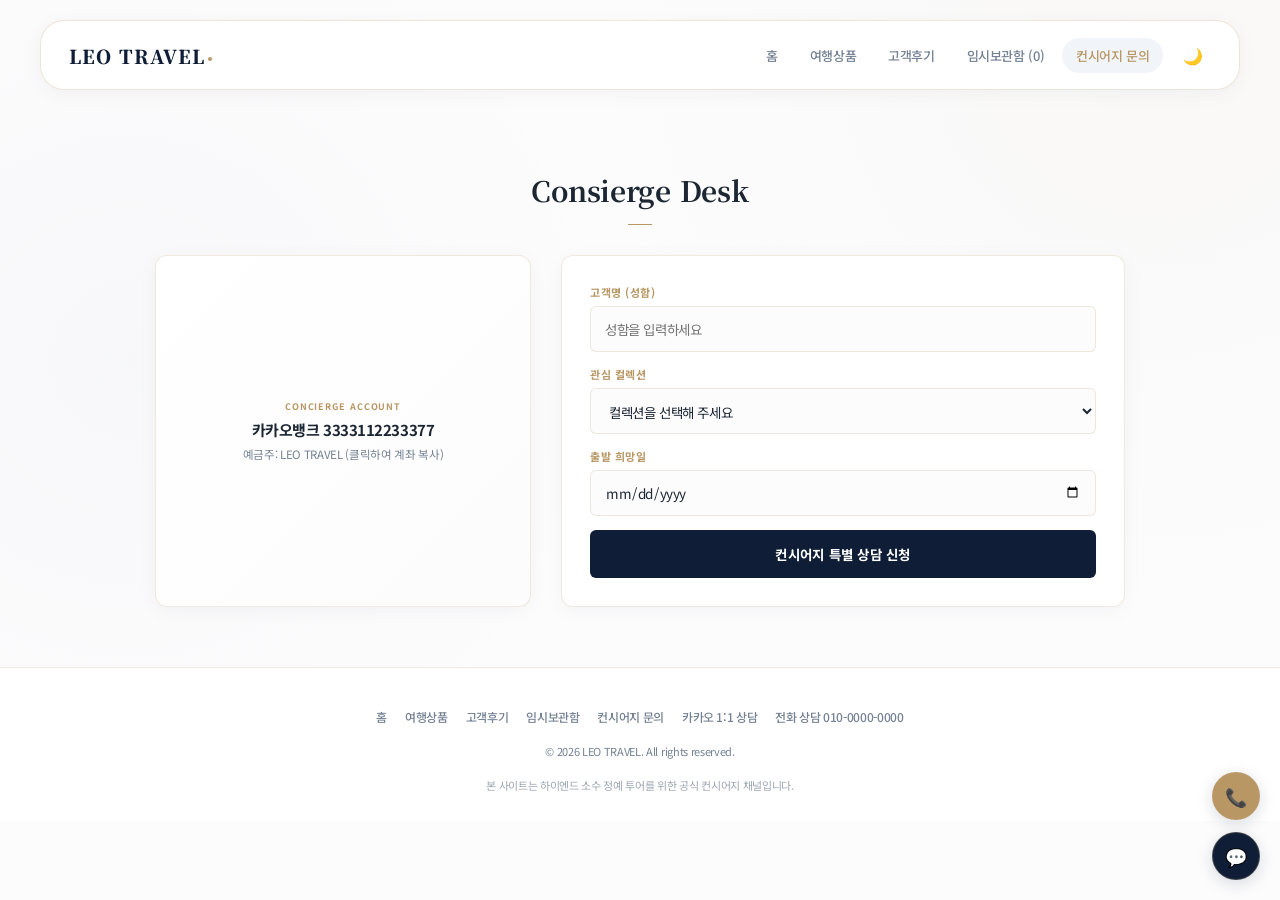
==== contact.html @ e531dc47 "사이트 최신화 및 모바일 버그 수정" ====
<!DOCTYPE html>
<html lang="ko">
<head>
    <meta charset="UTF-8">
    <meta name="viewport" content="width=device-width, initial-scale=1.0">
    <title>컨시어지 문의 | LEO TRAVEL</title>
    <meta name="description" content="LEO TRAVEL은 소수의 고객만을 위한 비스포크 프라이빗 여행을 설계하는 하이엔드 컨시어지 서비스입니다.">
    <meta property="og:title" content="LEO TRAVEL | 하이엔드 맞춤 여행">
    <meta property="og:description" content="오직 당신만을 위한 단 하나의 여정, LEO TRAVEL 프라이빗 컨시어지.">
    <meta property="og:type" content="website">
    <meta property="og:image" content="images/europe.avif">
    <link rel="icon" href="data:image/svg+xml,<svg xmlns=%22http://www.w3.org/2000/svg%22 viewBox=%220 0 100 100%22><circle cx=%2250%22 cy=%2250%22 r=%2246%22 fill=%22%230f1e36%22/><text x=%2250%22 y=%2262%22 font-size=%2250%22 fill=%22%23b89765%22 text-anchor=%22middle%22 font-family=%22serif%22>L</text></svg>">
    <link rel="stylesheet" href="style.css">
    <link rel="preconnect" href="https://fonts.googleapis.com">
    <link rel="preconnect" href="https://fonts.gstatic.com" crossorigin>
    <!-- 본문용 Noto Sans KR + 타이틀용 Noto Serif KR 동시 로드 -->
    <link href="https://fonts.googleapis.com/css2?family=Noto+Sans+KR:wght@300;400;500;700;900&family=Noto+Serif+KR:wght@500;700;900&display=swap" rel="stylesheet">
</head>
<body>

<div class="scroll-progress" id="scroll-progress"></div>

<nav class="navbar">
    <a href="index.html" class="logo">LEO TRAVEL</a>
    <ul class="nav-links" id="nav-links">
        <li><a href="index.html">홈</a></li>
        <li><a href="products.html">여행상품</a></li>
        <li><a href="reviews.html">고객후기</a></li>
        <li class="wish-trigger" onclick="toggleWishlistDrawer()">임시보관함 (<span id="wish-count">0</span>)</li>
        <li><a href="contact.html" class="active" aria-current="page">컨시어지 문의</a></li>
    </ul>
    <button id="theme-toggle" class="theme-toggle-btn" aria-label="다크 모드 토글">🌙</button>
    <button id="hamburger-btn" class="hamburger-btn" aria-label="메뉴 열기" aria-expanded="false">
        <span></span><span></span><span></span>
    </button>
</nav>
<div id="nav-menu-overlay" class="nav-menu-overlay"></div>

<!-- 문의 및 결제 -->
<h3 id="contact" class="serif-title reveal shimmer-text">Consierge Desk</h3>
<div class="contact-section-wrapper fade-in">
    <div class="account-box" onclick="copyAccount()">
        <p>카카오뱅크 3333112233377</p>
        <p>예금주: LEO TRAVEL (클릭하여 계좌 복사)</p>
    </div>

    <div class="inquiry-form">
        <div class="input-group" id="name-group">
            <label for="name-input">고객명 (성함)</label>
            <input type="text" id="name-input" placeholder="성함을 입력하세요">
            <span class="error-msg">성함을 입력해 주세요.</span>
        </div>
        <div class="input-group" id="product-group">
            <label for="product-select">관심 컬렉션</label>
            <select id="product-select">
                <option value="">컬렉션을 선택해 주세요</option>
                <option value="일본 3박 4일">프라이빗 에디션 · 일본 3박 4일</option>
                <option value="유럽 15박 17일">그랜드 투어 · 유럽 15박 17일</option>
                <option value="제주도 24박 25일">헤리티지 이스케이프 · 제주 24박 25일</option>
                <option value="스위스 융프라우 7박 8일">스위스 융프라우 샬레 7박 8일</option>
            </select>
            <span class="error-msg">문의하실 여행 상품을 선택해 주세요.</span>
        </div>
        <div class="input-group" id="date-group">
            <label for="date-input">출발 희망일</label>
            <input type="date" id="date-input">
            <span class="error-msg">출발 희망일을 선택해 주세요.</span>
        </div>
        <button id="reserve-btn" class="magnetic">컨시어지 특별 상담 신청</button>
    </div>
</div>

<!-- 찜하기 서랍장 -->
<div id="wishlist-drawer" class="wishlist-drawer">
    <div class="drawer-header">
        <h4>시그니처 관심 상품</h4>
        <button class="close-drawer-btn" onclick="toggleWishlistDrawer()">✕</button>
    </div>
    <div id="wishlist-items-container" class="drawer-content">
        <p class="empty-msg">보관된 여정이 없습니다.</p>
    </div>
</div>
<div id="drawer-overlay" class="drawer-overlay" onclick="toggleWishlistDrawer()"></div>

<footer class="footer">
    <div class="footer-links">
        <a href="index.html">홈</a>
        <a href="products.html">여행상품</a>
        <a href="reviews.html">고객후기</a>
        <a onclick="toggleWishlistDrawer()">임시보관함</a>
        <a href="contact.html">컨시어지 문의</a>
        <a href="https://open.kakao.com/o/sV2ts7Di" target="_blank">카카오 1:1 상담</a>
        <!-- TODO: 010-0000-0000 을 실제 연락처로 교체하세요 -->
        <a href="tel:01000000000">전화 상담 010-0000-0000</a>
    </div>
    <p>© 2026 LEO TRAVEL. All rights reserved.</p>
    <p class="footer-bottom">본 사이트는 하이엔드 소수 정예 투어를 위한 공식 컨시어지 채널입니다.</p>
</footer>

<button id="scroll-top-btn" class="scroll-top-btn" aria-label="맨 위로 이동">↑</button>
<div id="toast-container" class="toast-container"></div>

<div class="floating-actions">
    <!-- TODO: 010-0000-0000 을 실제 연락처로 교체하세요 -->
    <a href="tel:01000000000" class="floating-call" aria-label="전화 상담">📞</a>
    <a href="https://open.kakao.com/o/sV2ts7Di" class="floating-kakao" target="_blank" aria-label="1:1 컨시어지 상담">💬</a>
</div>

<script src="script.js"></script>
</body>
</html>
---- style.css ----
/* ⚜️ 하이엔드 프리미엄 컬러 팔레트 (딥 네이비 & 골드) */
:root {
    --primary: #0f1e36;       /* 클래식 딥 네이비 */
    --primary-light: #f1f5f9; /* 연한 아이스 그레이 */
    --accent: #c5a880;        /* 디테일에 쓰일 골드/황동색 */
    --gold-main: #b89765;     /* 정돈되고 은은한 샴페인 골드 */
    --bg-main: #fcfcfd;       /* 우아한 오프화이트 실크톤 */
    --card-bg: #ffffff;       
    --text-main: #1c2733;     /* 부드러운 차콜 다크 네이비 */
    --text-muted: #748293;    
    --border-light: rgba(197, 168, 128, 0.25); /* 미세한 골드 가미 보더 */
    --glass-bg: rgba(255, 255, 255, 0.9);
    --glass-border: rgba(197, 168, 128, 0.3);
    --shadow-sm: 0 4px 20px rgba(15, 30, 54, 0.04);
    --shadow-lg: 0 24px 48px rgba(15, 30, 54, 0.08);
}

/* 🌙 다크 모드 (미드나잇 다크 블루 기반 고급 테마) */
body.dark-mode {
    color-scheme: dark; 
    --bg-main: #0a0f18;       /* 더 어둡고 고요한 밤의 딥블루 */
    --card-bg: #111823;       
    --text-main: #f1f5f9;     
    --text-muted: #94a3b8;    
    --border-light: rgba(197, 168, 128, 0.15);
    --glass-bg: rgba(17, 24, 35, 0.85);
    --glass-border: rgba(197, 168, 128, 0.2);
    --primary-light: rgba(197, 168, 128, 0.08);
    --shadow-sm: 0 4px 20px rgba(0, 0, 0, 0.3);
    --shadow-lg: 0 24px 48px rgba(0, 0, 0, 0.4);
}

* {
    margin: 0;
    padding: 0;
    box-sizing: border-box;
    font-family: 'Noto Sans KR', -apple-system, BlinkMacSystemFont, sans-serif;
    letter-spacing: -0.03em;
}

html { scroll-behavior: smooth; }

@media (prefers-reduced-motion: reduce) {
    html { scroll-behavior: auto; }
    *, *::before, *::after { animation-duration: 0.01ms !important; animation-iteration-count: 1 !important; transition-duration: 0.01ms !important; }
}

:focus-visible {
    outline: 2px solid var(--gold-main);
    outline-offset: 3px;
    border-radius: 4px;
}

/* 최상단 스크롤 진행률 바 */
.scroll-progress {
    position: fixed;
    top: 0; left: 0;
    height: 2.5px;
    width: 0%;
    background: linear-gradient(90deg, var(--gold-main), var(--accent));
    z-index: 1200;
    transition: width 0.1s linear;
}

/* 스켈레톤 셰이머 (실시간 정보 로딩) */
@keyframes shimmer {
    0% { opacity: 0.35; }
    50% { opacity: 0.8; }
    100% { opacity: 0.35; }
}
.is-loading { animation: shimmer 1.2s ease-in-out infinite; }

/* ✨ 스크롤 스태거 리빌 (카드/섹션이 순차적으로, 짧고 간결하게 등장) */
.fade-in > * {
    opacity: 0;
    transform: translateY(16px);
    transition: opacity 0.55s cubic-bezier(0.16, 1, 0.3, 1),
                transform 0.55s cubic-bezier(0.16, 1, 0.3, 1);
}
.fade-in.visible > * { opacity: 1; transform: translateY(0); }

.fade-in.visible > *:nth-child(1) { transition-delay: 0s; }
.fade-in.visible > *:nth-child(2) { transition-delay: 0.06s; }
.fade-in.visible > *:nth-child(3) { transition-delay: 0.12s; }
.fade-in.visible > *:nth-child(4) { transition-delay: 0.18s; }
.fade-in.visible > *:nth-child(5) { transition-delay: 0.24s; }
.fade-in.visible > *:nth-child(6) { transition-delay: 0.3s; }

/* ✨ 섹션 타이틀 단독 리빌 */
.reveal {
    opacity: 0;
    transform: translateY(14px);
    transition: opacity 0.55s cubic-bezier(0.16, 1, 0.3, 1),
                transform 0.55s cubic-bezier(0.16, 1, 0.3, 1);
}
.reveal.visible { opacity: 1; transform: translateY(0); }

/* ✨ 골드 샤이머 텍스트 (짧고 은은하게 한 번 스치는 하이라이트) */
.shimmer-text {
    background-image: linear-gradient(100deg,
        var(--text-main) 42%, var(--gold-main) 50%, var(--text-main) 58%);
    background-size: 180% 100%;
    background-position: 160% 0;
    -webkit-background-clip: text;
    background-clip: text;
    -webkit-text-fill-color: transparent;
    color: transparent;
}
.shimmer-text.visible {
    background-position: 0% 0;
    transition: background-position 1.1s cubic-bezier(0.16, 1, 0.3, 1) 0.1s;
}

/* ✨ 마그네틱 버튼 (은은하게) */
.magnetic {
    transition: transform 0.25s cubic-bezier(0.16, 1, 0.3, 1);
    will-change: transform;
}
/* ✨ 스크롤 스태거 리빌 (카드/섹션이 순차적으로 등장) */
.fade-in > * {
    opacity: 0;
    transform: translateY(28px);
    transition: opacity 0.8s cubic-bezier(0.16, 1, 0.3, 1),
                transform 0.8s cubic-bezier(0.16, 1, 0.3, 1);
}
.fade-in.visible > * { opacity: 1; transform: translateY(0); }

.fade-in.visible > *:nth-child(1) { transition-delay: 0s; }
.fade-in.visible > *:nth-child(2) { transition-delay: 0.1s; }
.fade-in.visible > *:nth-child(3) { transition-delay: 0.2s; }
.fade-in.visible > *:nth-child(4) { transition-delay: 0.3s; }
.fade-in.visible > *:nth-child(5) { transition-delay: 0.4s; }
.fade-in.visible > *:nth-child(6) { transition-delay: 0.5s; }

/* ✨ 섹션 타이틀 단독 리빌 (자식 없이 자기 자신이 등장) */
.reveal {
    opacity: 0;
    transform: translateY(20px);
    transition: opacity 0.8s cubic-bezier(0.16, 1, 0.3, 1),
                transform 0.8s cubic-bezier(0.16, 1, 0.3, 1);
}
.reveal.visible { opacity: 1; transform: translateY(0); }

/* ✨ 골드 샤이머 텍스트 (한 번 스치듯 지나가는 하이라이트) */
.shimmer-text {
    background-image: linear-gradient(100deg,
        var(--text-main) 35%, var(--gold-main) 48%,
        var(--gold-main) 52%, var(--text-main) 65%);
    background-size: 240% 100%;
    background-position: 200% 0;
    -webkit-background-clip: text;
    background-clip: text;
    -webkit-text-fill-color: transparent;
    color: transparent;
}
.shimmer-text.visible {
    background-position: 0% 0;
    transition: background-position 1.6s cubic-bezier(0.16, 1, 0.3, 1) 0.15s;
}

body {
    background-color: var(--bg-main);
    color: var(--text-main);
    overflow-x: hidden;
    transition: background-color 0.4s ease, color 0.4s ease;
    /* 섬세한 질감의 배경 그라데이션 */
    background-image: 
        radial-gradient(circle at 90% 5%, rgba(184, 151, 101, 0.04) 0%, transparent 40%),
        radial-gradient(circle at 10% 40%, rgba(15, 30, 54, 0.02) 0%, transparent 40%);
    background-attachment: fixed;
}

body.dark-mode {
    background-image: 
        radial-gradient(circle at 90% 5%, rgba(184, 151, 101, 0.07) 0%, transparent 40%),
        radial-gradient(circle at 10% 40%, rgba(15, 30, 54, 0.1) 0%, transparent 40%);
}

/* 럭셔리 매거진 스타일 서체 */
.serif-title {
    font-family: 'Noto Serif KR', serif;
    font-weight: 700;
    font-size: 24px;
    letter-spacing: -0.01em;
    color: var(--primary);
}
body.dark-mode .serif-title {
    color: var(--gold-main);
}

/* 공통 정교한 트랜지션 */
.navbar, .info-card, .card, .feature, .review, .account-box, .inquiry-form, input, select, .footer, .filter-btn, .sort-select, .wishlist-drawer, .wish-item {
    transition: background-color 0.4s cubic-bezier(0.25, 1, 0.5, 1), 
                color 0.4s cubic-bezier(0.25, 1, 0.5, 1), 
                border-color 0.4s cubic-bezier(0.25, 1, 0.5, 1), 
                box-shadow 0.4s cubic-bezier(0.25, 1, 0.5, 1), 
                transform 0.5s cubic-bezier(0.16, 1, 0.3, 1);
}

/* 네비게이션 바 */
.navbar {
    display: flex;
    justify-content: space-between;
    align-items: center;
    max-width: 1200px;
    margin: 15px 15px 0 15px;
    padding: 14px 28px;
    background: var(--glass-bg);
    border: 1px solid var(--glass-border);
    border-radius: 24px;
    position: sticky;
    top: 15px;
    z-index: 90;
    box-shadow: var(--shadow-sm);
}

@media (min-width: 1230px) {
    .navbar { margin: 20px auto 0 auto; }
}

.logo {
    font-family: 'Noto Serif KR', serif;
    font-weight: 900;
    font-size: 19px;
    color: var(--primary);
    cursor: pointer;
    white-space: nowrap;
    letter-spacing: 0.05em;
    text-decoration: none;
    display: inline-block;
}

body.dark-mode .logo {
    color: var(--gold-main);
}

.logo::after {
    content: '';
    display: inline-block;
    width: 4px;
    height: 4px;
    background-color: var(--gold-main);
    border-radius: 50%;
    margin-left: 3px;
    vertical-align: middle;
}

.nav-links {
    display: flex;
    gap: 4px;
    list-style: none;
    margin-left: auto;
    margin-right: 12px;
}

.nav-links li {
    white-space: nowrap;
}

.nav-links li a,
.nav-links li.wish-trigger {
    display: block;
    cursor: pointer;
    font-weight: 500;
    font-size: 13px;
    color: var(--text-muted);
    text-decoration: none;
    padding: 8px 14px;
    border-radius: 99px;
}

.nav-links li a:hover,
.nav-links li a.active,
.nav-links li.wish-trigger:hover {
    color: var(--gold-main);
    background-color: var(--primary-light);
}

body.dark-mode .nav-links li a:hover,
body.dark-mode .nav-links li.wish-trigger:hover {
    background-color: rgba(197, 168, 128, 0.1);
}

/* 다크 모드 버튼 */
.theme-toggle-btn {
    background: none;
    border: none;
    font-size: 16px;
    cursor: pointer;
    padding: 8px;
    border-radius: 50%;
    display: flex;
    align-items: center;
    justify-content: center;
    flex-shrink: 0;
}
.theme-toggle-btn:hover {
    background-color: var(--primary-light);
}

/* 모바일 햄버거 버튼 */
.hamburger-btn {
    display: none;
    flex-direction: column;
    justify-content: center;
    gap: 4px;
    background: none;
    border: none;
    cursor: pointer;
    padding: 8px;
    margin-left: 4px;
    flex-shrink: 0;
}
.hamburger-btn span {
    display: block;
    width: 18px;
    height: 1.5px;
    background-color: var(--primary);
    border-radius: 2px;
    transition: transform 0.3s ease, opacity 0.3s ease;
}
body.dark-mode .hamburger-btn span { background-color: var(--gold-main); }
.hamburger-btn.open span:nth-child(1) { transform: translateY(5.5px) rotate(45deg); }
.hamburger-btn.open span:nth-child(2) { opacity: 0; }
.hamburger-btn.open span:nth-child(3) { transform: translateY(-5.5px) rotate(-45deg); }

@media (max-width: 720px) {
    .hamburger-btn { display: flex; }
    .nav-links {
        position: fixed;
        top: 0; bottom: 0; right: -100%;
        width: 78%; max-width: 320px;
        flex-direction: column;
        margin: 0; padding: 90px 28px 28px 28px;
        background: var(--card-bg);
        border-left: 1px solid var(--glass-border);
        box-shadow: -10px 0 40px rgba(15, 30, 54, 0.1);
        transition: right 0.45s cubic-bezier(0.16, 1, 0.3, 1);
        z-index: 1100;
        gap: 6px;
        overflow-y: auto;
    }
    .nav-links.open { right: 0; }
    .nav-links li a,
    .nav-links li.wish-trigger {
        font-size: 15px;
        padding: 14px 16px;
        width: 100%;
        border-bottom: 1px solid var(--border-light);
        border-radius: 0;
    }
}

.nav-menu-overlay {
    display: none;
    position: fixed; inset: 0;
    background: rgba(10, 17, 40, 0.45);
    z-index: 80;
    opacity: 0;
    transition: opacity 0.4s ease;
}
.nav-menu-overlay.show { display: block; opacity: 1; }

/* 히어로 웅장한 배너 */
.hero {
    max-width: 1200px;
    margin: 15px 15px 0 15px;
    height: 320px;
    border-radius: 24px;
    position: relative;
    overflow: hidden;
    display: flex;
    align-items: center;
    justify-content: center;
    text-align: center;
}

@media (min-width: 768px) {
    .hero { height: 440px; margin: 24px auto 0 auto; border-radius: 32px; }
}

.hero-slide {
    position: absolute;
    top: 0; left: 0; width: 100%; height: 100%;
    background-size: cover;
    background-position: center;
    opacity: 0;
    transform: scale(1.08);
    transition: opacity 1.4s cubic-bezier(0.25, 1, 0.5, 1);
    z-index: 1;
}

.hero-slide.active {
    opacity: 1;
    z-index: 2;
    animation: heroKenBurns 7s ease-in-out forwards;
}

@keyframes heroKenBurns {
    from { transform: scale(1.08); }
    to { transform: scale(1); }
}

.hero-dots {
    position: absolute;
    bottom: 20px; left: 50%;
    transform: translateX(-50%);
    display: flex;
    gap: 8px;
    z-index: 4;
}
.hero-dot {
    width: 6px; height: 6px;
    border-radius: 50%;
    background: rgba(255,255,255,0.4);
    cursor: pointer;
    border: none;
    padding: 0;
    transition: all 0.35s cubic-bezier(0.25, 1, 0.5, 1);
}
.hero-dot.active { width: 22px; border-radius: 4px; background: var(--gold-main); }

.hero-overlay {
    position: relative;
    padding: 0 16px;
    color: #ffffff;
    z-index: 3;
}

.hero-sub {
    font-family: 'Noto Sans KR', sans-serif;
    font-size: 11px;
    font-weight: 700;
    letter-spacing: 0.25em;
    color: var(--gold-main);
    display: block;
    margin-bottom: 12px;
    opacity: 0;
    animation: heroFadeUp 0.9s cubic-bezier(0.16, 1, 0.3, 1) 0.15s forwards;
}

.hero-overlay h1 {
    font-family: 'Noto Serif KR', serif;
    font-size: 26px;
    font-weight: 700;
    line-height: 1.4;
    margin-bottom: 12px;
    text-shadow: 0 4px 14px rgba(10, 17, 40, 0.4);
    word-break: keep-all;
    opacity: 0;
    animation: heroFadeUp 0.9s cubic-bezier(0.16, 1, 0.3, 1) 0.3s forwards;
}

@keyframes heroFadeUp {
    from { opacity: 0; transform: translateY(16px); }
    to { opacity: 1; transform: translateY(0); }
}

@media (min-width: 768px) {
    .hero-overlay h1 { font-size: 42px; }
}

.hero-overlay p {
    font-size: 13.5px;
    color: rgba(255, 255, 255, 0.85);
    margin-bottom: 28px;
    word-break: keep-all;
    font-weight: 300;
    opacity: 0;
    animation: heroFadeUp 0.9s cubic-bezier(0.16, 1, 0.3, 1) 0.45s forwards;
}

.hero-btn {
    display: inline-block;
    background-color: var(--gold-main);
    color: #ffffff;
    text-decoration: none;
    border: none;
    padding: 12px 30px;
    border-radius: 99px;
    font-size: 13px;
    font-weight: 700;
    cursor: pointer;
    transition: all 0.3s;
    letter-spacing: 0.02em;
    box-shadow: 0 4px 15px rgba(184, 151, 101, 0.2);
    opacity: 0;
    animation: heroFadeUp 0.9s cubic-bezier(0.16, 1, 0.3, 1) 0.6s forwards;
}

.hero-btn:hover {
    background-color: #a48253;
    transform: translateY(-2px);
}

/* ⚡ 실시간 여행 정보 바 */
.live-info-bar-wrapper {
    max-width: 1200px;
    margin: 15px;
    background: var(--card-bg);
    border-radius: 16px;
    padding: 10px 16px;
    display: flex;
    align-items: center;
    gap: 12px;
    border: 1px solid var(--border-light);
    box-shadow: var(--shadow-sm);
}

@media (min-width: 1200px) {
    .live-info-bar-wrapper { margin: 24px auto 0 auto; }
}

.live-info-ticker-label {
    font-size: 11px;
    font-weight: 800;
    color: var(--gold-main);
    letter-spacing: 0.05em;
    white-space: nowrap;
    background: var(--primary-light);
    padding: 5px 12px;
    border-radius: 8px;
}

.live-info-container {
    display: flex;
    gap: 14px;
    overflow-x: auto;
    width: 100%;
    scrollbar-width: none;
    -webkit-overflow-scrolling: touch;
}

.live-info-container::-webkit-scrollbar { display: none; }

.info-card {
    display: flex;
    align-items: center;
    gap: 6px;
    font-size: 12px;
    font-weight: 500;
    white-space: nowrap;
    background: var(--bg-main);
    padding: 5px 12px;
    border-radius: 30px;
    flex-shrink: 0;
    border: 1px solid transparent;
}

.info-card:hover {
    border-color: var(--border-light);
}

.info-city {
    font-weight: 700;
    color: var(--text-main);
}

.weather-temp {
    font-weight: 700;
    color: #b45309; /* 정제된 웜 오렌지 */
}

.exchange-value {
    font-weight: 700;
    color: var(--gold-main);
    border-left: 1px solid var(--border-light);
    padding-left: 6px;
}

/* 신뢰 지표 (소셜 프루프) */
.trust-bar {
    max-width: 1200px;
    margin: 32px auto 0 auto;
    padding: 0 15px;
    display: grid;
    grid-template-columns: repeat(2, 1fr);
    gap: 1px;
    background: var(--border-light);
    border: 1px solid var(--border-light);
    border-radius: 16px;
    overflow: hidden;
}
@media (min-width: 640px) {
    .trust-bar { grid-template-columns: repeat(4, 1fr); margin-top: 40px; }
}
.trust-item {
    background: var(--card-bg);
    padding: 22px 12px;
    text-align: center;
}
.trust-num {
    font-family: 'Noto Serif KR', serif;
    font-size: 22px;
    font-weight: 700;
    color: var(--gold-main);
    display: block;
}
@media (min-width: 768px) { .trust-num { font-size: 26px; } }
.trust-label {
    font-size: 10.5px;
    color: var(--text-muted);
    font-weight: 500;
    letter-spacing: 0.02em;
    margin-top: 4px;
    display: block;
}

/* 섹션 타이틀 공통 데코레이션 */
h3.serif-title {
    max-width: 1200px;
    margin: 50px auto 20px auto;
    padding: 0 15px;
    text-align: center; /* 럭셔리 매거진 중앙 정렬 */
}

@media (min-width: 768px) {
    h3.serif-title { margin: 80px auto 30px auto; padding: 0 20px; font-size: 28px; }
}

h3.serif-title::after {
    content: '';
    display: block;
    width: 24px;
    height: 1px;
    background-color: var(--gold-main);
    margin: 14px auto 0 auto; /* 중앙 배치 */
}

/* 필터 영역 */
.filter-bar {
    max-width: 1200px;
    margin: 0 auto 24px auto;
    padding: 0 15px;
    display: flex;
    justify-content: space-between;
    align-items: center;
    gap: 12px;
}

.filter-group {
    display: flex;
    gap: 6px;
    overflow-x: auto;
    white-space: nowrap;
}
.filter-group::-webkit-scrollbar { display: none; }

.filter-btn {
    border: 1px solid var(--border-light);
    background-color: var(--card-bg);
    color: var(--text-muted);
    font-size: 11.5px;
    font-weight: 600;
    letter-spacing: 0.05em;
    padding: 6px 14px;
    border-radius: 99px;
    cursor: pointer;
    flex-shrink: 0;
}

.filter-btn.active, .filter-btn:hover {
    background-color: var(--primary);
    border-color: var(--primary);
    color: #fff;
}
body.dark-mode .filter-btn.active {
    background-color: var(--gold-main);
    border-color: var(--gold-main);
    color: var(--primary);
}

.sort-select {
    border: 1px solid var(--border-light);
    background-color: var(--card-bg);
    color: var(--text-main);
    padding: 6px 14px;
    border-radius: 99px;
    font-size: 11.5px;
    font-weight: 600;
    outline: none;
    cursor: pointer;
    flex-shrink: 0;
    -webkit-appearance: none;
    appearance: none;
    background-image: url("data:image/svg+xml;utf8,<svg xmlns='http://www.w3.org/2000/svg' width='10' height='6' viewBox='0 0 10 6'><path d='M0 0L5 6L10 0Z' fill='%23c5a880'/></svg>");
    background-repeat: no-repeat;
    background-position: right 12px center;
    padding-right: 28px;
}

/* 상품 컬렉션 그리드 */
.card-container {
    max-width: 1200px;
    margin: 0 auto 40px auto;
    padding: 0 15px;
    display: grid;
    grid-template-columns: 1fr;
    gap: 24px;
}

@media (min-width: 576px) {
    .card-container { grid-template-columns: repeat(auto-fit, minmax(280px, 1fr)); gap: 30px; }
}

.card {
    background-color: var(--card-bg);
    border-radius: 12px; /* 살짝 각지고 간결한 럭셔리 라인 */
    overflow: hidden;
    box-shadow: var(--shadow-sm);
    border: 1px solid var(--border-light);
    position: relative;
    display: flex;
    flex-direction: column;
}

.card:hover {
    transform: translateY(-5px);
    box-shadow: var(--shadow-lg);
    border-color: var(--gold-main);
}

/* 필터 결과 숨김 처리 (누락되어 있던 규칙: 버튼 클릭이 화면에 반영되지 않던 원인) */
.card.hidden {
    display: none;
}

/* 찜하기(하트) */
.wish-btn {
    position: absolute;
    top: 14px;
    left: 14px;
    width: 36px;
    height: 36px;
    border-radius: 50%;
    background: rgba(255, 255, 255, 0.95);
    border: none;
    color: #cbd5e1;
    font-size: 18px;
    cursor: pointer;
    display: flex;
    align-items: center;
    justify-content: center;
    z-index: 10;
    box-shadow: 0 2px 8px rgba(15, 30, 54, 0.08);
}

body.dark-mode .wish-btn {
    background: rgba(17, 24, 35, 0.95);
    color: #334155;
}

.wish-btn.active {
    color: var(--accent);
    background: #ffffff;
}

.badge-soldout {
    position: absolute;
    top: 14px; right: 14px;
    background: linear-gradient(135deg, #a48253, #c5a880);
    color: #fff; font-size: 9.5px; font-weight: 700;
    letter-spacing: 0.05em;
    padding: 5px 12px; border-radius: 4px; z-index: 5;
}

.card-img-wrapper { width: 100%; height: 200px; overflow: hidden; }
.card-img { width: 100%; height: 100%; object-fit: cover; transition: transform 0.8s cubic-bezier(0.25, 1, 0.5, 1); }
.card:hover .card-img { transform: scale(1.05); }

.card-content { padding: 24px; display: flex; flex-direction: column; flex-grow: 1; }
.card-content h4 { 
    font-family: 'Noto Serif KR', serif;
    font-size: 17px; 
    font-weight: 700; 
    margin-bottom: 8px; 
    color: var(--text-main); 
}
.card-content .tags {
    font-size: 9.5px; font-weight: 600; color: var(--gold-main);
    background-color: var(--primary-light); padding: 4px 10px;
    border-radius: 4px; align-self: flex-start; margin-bottom: 16px;
    letter-spacing: 0.01em;
}

.card-content p:not(.tags) {
    font-size: 16px; font-weight: 700; margin-top: auto;
    padding-top: 14px; border-top: 1px solid var(--border-light);
    display: flex; justify-content: space-between; align-items: center;
    color: var(--gold-main);
}
.card-content p:not(.tags)::before { content: "ESTIMATE"; font-size: 10px; color: var(--text-muted); font-weight: 500; letter-spacing: 0.1em; }

.reserve-btn {
    width: 100%; margin-top: 14px; background-color: var(--bg-main);
    color: var(--text-main);
    border: 1px solid var(--border-light); padding: 12px; border-radius: 6px;
    font-size: 12.5px; font-weight: 700; cursor: pointer;
}
.card:hover .reserve-btn { background-color: var(--primary); color: #fff; border-color: var(--primary); }
body.dark-mode .card:hover .reserve-btn { background-color: var(--gold-main); color: var(--primary); border-color: var(--gold-main); }

/* 특장점 및 고객 후기 매거진형 레이아웃 */
.features {
    max-width: 1000px; /* 폭을 좁혀서 가독성 집중 */
    margin: 0 auto 40px auto;
    padding: 0 15px;
    display: flex;
    flex-direction: column;
    gap: 20px;
}

@media (min-width: 768px) {
    .features { flex-direction: row; gap: 30px; }
}

.feature, .review {
    flex: 1; padding: 28px; background-color: var(--card-bg);
    border-radius: 12px; border: 1px solid var(--border-light); box-shadow: var(--shadow-sm);
    text-align: center;
}
.feature-icon {
    font-size: 18px; width: 44px; height: 44px; background-color: var(--primary-light);
    border-radius: 50%; display: flex; align-items: center; justify-content: center; margin: 0 auto 16px auto;
    color: var(--gold-main);
    border: 1px solid var(--border-light);
}
.feature h4 { font-family: 'Noto Serif KR', serif; font-size: 15px; margin-bottom: 6px; color: var(--text-main); }
.feature p, .review-text { color: var(--text-muted); font-size: 13px; line-height: 1.6; font-weight: 300; }
.stars { color: var(--gold-main); margin-bottom: 12px; font-size: 12px; }
.reviewer { font-size: 11px; color: var(--text-muted); font-weight: 600; margin-top: 14px; padding-top: 14px; border-top: 1px solid var(--border-light); }

/* ✨ 후기 캐러셀 */
.reviews-carousel {
    max-width: 1000px;
    margin: 0 auto 12px auto;
    padding: 0 15px;
    display: flex;
    align-items: center;
    gap: 12px;
}
.reviews {
    display: flex;
    gap: 20px;
    overflow-x: auto;
    scroll-snap-type: x mandatory;
    -webkit-overflow-scrolling: touch;
    scrollbar-width: none;
    padding: 4px 2px 8px 2px;
    flex: 1;
}
.reviews::-webkit-scrollbar { display: none; }
.review {
    flex: 0 0 88%;
    scroll-snap-align: center;
}
@media (min-width: 768px) {
    .review { flex: 0 0 calc(50% - 15px); }
}
@media (min-width: 992px) {
    .review { flex: 0 0 calc(33.333% - 14px); }
}
.review-avatar {
    width: 46px; height: 46px;
    border-radius: 50%;
    background: linear-gradient(135deg, var(--primary), var(--gold-main));
    color: #fff;
    display: flex; align-items: center; justify-content: center;
    font-family: 'Noto Serif KR', serif;
    font-weight: 700;
    font-size: 17px;
    margin: 0 auto 14px auto;
}
body.dark-mode .review-avatar {
    background: linear-gradient(135deg, var(--gold-main), #8a6f45);
}
.review-nav {
    flex-shrink: 0;
    width: 36px; height: 36px;
    border-radius: 50%;
    border: 1px solid var(--border-light);
    background: var(--card-bg);
    color: var(--gold-main);
    font-size: 18px;
    line-height: 1;
    cursor: pointer;
    display: none;
    align-items: center;
    justify-content: center;
}
@media (min-width: 640px) {
    .review-nav { display: flex; }
}
.review-nav:hover { border-color: var(--gold-main); background-color: var(--primary-light); }
.review-dots {
    display: flex;
    justify-content: center;
    gap: 6px;
    margin: 0 0 40px 0;
}
.review-dot {
    width: 6px; height: 6px;
    border-radius: 50%;
    background: var(--border-light);
    border: none;
    padding: 0;
    cursor: pointer;
    transition: all 0.3s cubic-bezier(0.25, 1, 0.5, 1);
}
.review-dot.active { width: 18px; border-radius: 3px; background: var(--gold-main); }

/* ✨ 홈 - 대표 여정 그리드 */
.featured-grid {
    max-width: 1200px;
    margin: 0 auto 20px auto;
    padding: 0 15px;
    display: grid;
    grid-template-columns: 1fr;
    gap: 18px;
}
@media (min-width: 640px) {
    .featured-grid { grid-template-columns: repeat(3, 1fr); gap: 24px; }
}
.featured-tile {
    position: relative;
    display: block;
    height: 280px;
    border-radius: 16px;
    overflow: hidden;
    text-decoration: none;
    border: 1px solid var(--border-light);
    box-shadow: var(--shadow-sm);
}
@media (min-width: 768px) { .featured-tile { height: 340px; } }
.featured-tile img {
    width: 100%;
    height: 100%;
    object-fit: cover;
    transition: transform 0.8s cubic-bezier(0.25, 1, 0.5, 1);
}
.featured-tile:hover img { transform: scale(1.06); }
.featured-tile-overlay {
    position: absolute;
    inset: 0;
    display: flex;
    flex-direction: column;
    justify-content: flex-end;
    padding: 22px;
    background: linear-gradient(to top, rgba(10, 17, 40, 0.78) 0%, rgba(10, 17, 40, 0.15) 55%, transparent 100%);
}
.featured-tile-tag {
    font-size: 10px;
    font-weight: 700;
    letter-spacing: 0.1em;
    color: var(--gold-main);
    margin-bottom: 8px;
}
.featured-tile-overlay h4 {
    font-family: 'Noto Serif KR', serif;
    font-size: 16px;
    font-weight: 700;
    color: #fff;
    line-height: 1.4;
}

/* ✨ 홈 - 브랜드 스테이트먼트 */
.brand-statement {
    max-width: 720px;
    margin: 60px auto;
    padding: 0 24px;
    text-align: center;
}
.brand-statement p {
    font-family: 'Noto Serif KR', serif;
    font-size: 19px;
    font-weight: 700;
    line-height: 1.6;
    color: var(--text-main);
    margin-bottom: 12px;
}
@media (min-width: 768px) {
    .brand-statement p { font-size: 23px; }
}
.brand-statement span {
    font-size: 11px;
    color: var(--gold-main);
    font-weight: 600;
    letter-spacing: 0.08em;
}

/* ✨ 홈 - 하단 CTA 배너 */
.home-cta {
    max-width: 900px;
    margin: 10px auto 60px auto;
    padding: 48px 28px;
    text-align: center;
    background: linear-gradient(135deg, var(--primary), #16294a);
    border-radius: 28px;
    color: #fff;
}
@media (min-width: 768px) {
    .home-cta { padding: 64px 40px; }
}
body.dark-mode .home-cta {
    background: linear-gradient(135deg, #16294a, #0a0f18);
    border: 1px solid var(--border-light);
}
.home-cta h3 {
    font-family: 'Noto Serif KR', serif;
    font-size: 21px;
    font-weight: 700;
    margin-bottom: 10px;
}
@media (min-width: 768px) {
    .home-cta h3 { font-size: 27px; }
}
.home-cta p {
    font-size: 13px;
    color: rgba(255, 255, 255, 0.75);
    margin-bottom: 26px;
    font-weight: 300;
}
.home-cta-actions {
    display: flex;
    flex-direction: column;
    gap: 12px;
    justify-content: center;
    align-items: center;
}
@media (min-width: 480px) {
    .home-cta-actions { flex-direction: row; }
}
.home-cta-secondary {
    display: inline-block;
    border: 1px solid rgba(255, 255, 255, 0.3);
    color: #fff;
    padding: 12px 30px;
    border-radius: 99px;
    font-size: 13px;
    font-weight: 700;
    text-decoration: none;
    transition: all 0.3s;
}
.home-cta-secondary:hover {
    background: rgba(255, 255, 255, 0.1);
    border-color: #fff;
}

/* 컨시어지 폼 */
.contact-section-wrapper {
    max-width: 1000px;
    margin: 0 auto 60px auto;
    padding: 0 15px;
    display: flex;
    flex-direction: column;
    gap: 20px;
}

@media (min-width: 992px) {
    .contact-section-wrapper { display: grid; grid-template-columns: 1fr 1.5fr; gap: 30px; }
}

.account-box {
    background: linear-gradient(135deg, var(--card-bg), var(--bg-main));
    border-radius: 12px; padding: 28px;
    border: 1px solid var(--border-light); box-shadow: var(--shadow-sm);
    cursor: pointer; display: flex; flex-direction: column; justify-content: center;
    text-align: center;
}
.account-box:hover { border-color: var(--gold-main); }
.account-box p:first-child { font-size: 15px; font-weight: 700; margin-bottom: 6px; color: var(--text-main); }
.account-box p:first-child::before {
    content: "CONCIERGE ACCOUNT"; display: block; font-size: 9px;
    color: var(--gold-main); font-weight: 700; margin-bottom: 6px; letter-spacing: 0.1em;
}
.account-box p:last-child { font-size: 11.5px; color: var(--text-muted); }

.inquiry-form {
    background: var(--card-bg); border-radius: 12px; padding: 28px;
    border: 1px solid var(--border-light); box-shadow: var(--shadow-sm);
}

.input-group {
    display: flex; flex-direction: column; gap: 6px; margin-bottom: 14px;
}

.input-group label {
    font-size: 11px; font-weight: 700; color: var(--gold-main); letter-spacing: 0.05em;
}

.inquiry-form input, .inquiry-form select {
    padding: 12px 14px; border: 1px solid var(--border-light);
    border-radius: 6px; font-size: 13.5px; outline: none; background: var(--bg-main);
    color: var(--text-main);
    height: 46px;
}

.inquiry-form input:focus, .inquiry-form select:focus {
    border-color: var(--gold-main); background: var(--card-bg); box-shadow: 0 0 0 3px rgba(197, 168, 128, 0.08);
}

#reserve-btn {
    width: 100%; background-color: var(--primary); color: #fff;
    border: none; padding: 14px; border-radius: 6px;
    font-size: 13.5px; font-weight: 700; cursor: pointer;
    height: 48px;
    letter-spacing: 0.02em;
}
#reserve-btn:hover { background-color: var(--gold-main); color: var(--primary); }

/* 상품 상세 모달 */
.product-modal {
    position: fixed; inset: 0; z-index: 1100;
    display: flex; align-items: flex-end; justify-content: center;
    visibility: hidden; opacity: 0;
    transition: opacity 0.35s cubic-bezier(0.25, 1, 0.5, 1), visibility 0.35s;
}
.product-modal.open { visibility: visible; opacity: 1; }

@media (min-width: 768px) {
    .product-modal { align-items: center; padding: 24px; }
}

.product-modal-overlay {
    position: absolute; inset: 0;
    background: rgba(10, 17, 40, 0.55);
    backdrop-filter: blur(4px);
}

.product-modal-panel {
    position: relative;
    background: var(--card-bg);
    width: 100%; max-width: 640px; max-height: 90vh;
    overflow-y: auto;
    border-radius: 24px 24px 0 0;
    border: 1px solid var(--border-light);
    box-shadow: var(--shadow-lg);
    transform: translateY(40px);
    transition: transform 0.4s cubic-bezier(0.16, 1, 0.3, 1);
}
.product-modal.open .product-modal-panel { transform: translateY(0); }

@media (min-width: 768px) {
    .product-modal-panel { border-radius: 20px; max-height: 85vh; }
}

.product-modal-close {
    position: absolute; top: 14px; right: 14px; z-index: 5;
    width: 34px; height: 34px; border-radius: 50%; border: none;
    background: rgba(255, 255, 255, 0.9); color: var(--text-main);
    font-size: 15px; cursor: pointer; display: flex;
    align-items: center; justify-content: center;
    box-shadow: 0 2px 8px rgba(15, 30, 54, 0.15);
}

.pm-img-wrapper { position: relative; width: 100%; height: 220px; }
.pm-img-wrapper img { width: 100%; height: 100%; object-fit: cover; }
.pm-img-wrapper .pm-tag {
    position: absolute; bottom: 14px; left: 20px;
    font-size: 10px; font-weight: 700; letter-spacing: 0.1em;
    color: #fff; background: rgba(15, 30, 54, 0.55);
    padding: 5px 12px; border-radius: 4px;
}

.product-modal-body { padding: 24px 26px 30px 26px; }
.product-modal-body h3 {
    font-family: 'Noto Serif KR', serif; font-size: 20px; font-weight: 700;
    color: var(--text-main); margin-bottom: 6px;
}
.pm-price {
    font-size: 20px; font-weight: 700; color: var(--gold-main);
    padding-bottom: 16px; margin-bottom: 20px;
    border-bottom: 1px solid var(--border-light);
}
.pm-price::before { content: "ESTIMATE  "; font-size: 10px; color: var(--text-muted); font-weight: 500; letter-spacing: 0.1em; }

.pm-section { margin-bottom: 22px; }
.pm-section h5, .pm-col h5 {
    font-size: 11px; font-weight: 700; color: var(--gold-main);
    letter-spacing: 0.08em; margin-bottom: 10px;
}
.pm-highlights { list-style: none; display: flex; flex-direction: column; gap: 8px; }
.pm-highlights li {
    font-size: 13px; color: var(--text-main); padding-left: 18px; position: relative; line-height: 1.5;
}
.pm-highlights li::before {
    content: ""; position: absolute; left: 0; top: 7px;
    width: 5px; height: 5px; border-radius: 50%; background: var(--gold-main);
}

.pm-columns { display: grid; grid-template-columns: 1fr 1fr; gap: 20px; margin-bottom: 24px; }
.pm-col ul { list-style: none; display: flex; flex-direction: column; gap: 7px; }
.pm-col li { font-size: 12.5px; color: var(--text-muted); padding-left: 18px; position: relative; }
.pm-check li::before { content: "✓"; position: absolute; left: 0; color: var(--gold-main); font-weight: 700; }
.pm-cross li::before { content: "✕"; position: absolute; left: 0; color: var(--text-muted); font-weight: 700; opacity: 0.5; }

.pm-cta-row { display: flex; gap: 10px; flex-direction: column; }
@media (min-width: 480px) {
    .pm-cta-row { flex-direction: row; }
}
.pm-call-btn {
    flex-shrink: 0;
    display: flex; align-items: center; justify-content: center;
    padding: 14px 18px; border-radius: 6px;
    border: 1px solid var(--border-light);
    color: var(--text-main); text-decoration: none;
    font-size: 13px; font-weight: 700;
}
.pm-call-btn:hover { border-color: var(--gold-main); color: var(--gold-main); }
.pm-cta {
    flex: 1; background-color: var(--primary); color: #fff;
    border: none; padding: 14px; border-radius: 6px;
    font-size: 13.5px; font-weight: 700; cursor: pointer;
}
.pm-cta:hover { background-color: var(--gold-main); color: var(--primary); }

/* 찜하기 드로어 패널 */
.wishlist-drawer {
    position: fixed; top: 0; right: -100%; width: 100%; max-width: 340px; height: 100%;
    background: var(--glass-bg); backdrop-filter: blur(24px);
    -webkit-backdrop-filter: blur(24px);
    box-shadow: -10px 0 40px rgba(15, 30, 54, 0.08); z-index: 1000;
    padding: 24px 20px; display: flex; flex-direction: column;
    border-left: 1px solid var(--border-light);
}

.wishlist-drawer.open { right: 0; }

.drawer-overlay {
    display: none;
    position: fixed; inset: 0;
    background: rgba(10, 17, 40, 0.45);
    z-index: 999;
    opacity: 0;
    transition: opacity 0.4s ease;
}
.drawer-overlay.show { display: block; opacity: 1; }

.drawer-header {
    display: flex; justify-content: space-between; align-items: center;
    padding-bottom: 14px; border-bottom: 1px solid var(--border-light);
    margin-bottom: 16px;
}
.drawer-header h4 { font-family: 'Noto Serif KR', serif; font-size: 15px; font-weight: 700; color: var(--text-main); }
.close-drawer-btn { background: none; border: none; font-size: 18px; cursor: pointer; color: var(--text-muted); }

.drawer-content { flex-grow: 1; overflow-y: auto; display: flex; flex-direction: column; gap: 10px; }
.drawer-content .empty-msg {
    text-align: center;
    color: var(--text-muted);
    font-size: 12.5px;
    margin-top: 60px;
    line-height: 1.7;
}
.drawer-content .empty-msg::before {
    content: "✦";
    display: block;
    font-size: 20px;
    color: var(--gold-main);
    margin-bottom: 10px;
}

/* 필터 결과 없음 안내 */
.no-results {
    max-width: 1200px;
    margin: 0 auto 40px auto;
    padding: 60px 15px;
    text-align: center;
    color: var(--text-muted);
    font-size: 13px;
    display: none;
}
.no-results.visible { display: block; }
.no-results::before {
    content: "✦";
    display: block;
    font-size: 22px;
    color: var(--gold-main);
    margin-bottom: 10px;
}
.wish-item {
    display: flex; align-items: center; justify-content: space-between;
    background: var(--card-bg); padding: 10px 12px; border-radius: 8px; border: 1px solid var(--border-light);
}
.wish-item-title { font-size: 12.5px; font-weight: 700; color: var(--text-main); }
.remove-wish-btn { background: none; border: none; color: var(--accent); cursor: pointer; font-size: 11px; }

/* 카톡 버튼 및 푸터 */
.floating-actions {
    position: fixed; bottom: 20px; right: 20px; z-index: 99;
    display: flex; flex-direction: column; gap: 12px;
}

.floating-kakao, .floating-call {
    width: 48px; height: 48px;
    background-color: var(--primary); border-radius: 50%; display: flex;
    align-items: center; justify-content: center; font-size: 18px;
    cursor: pointer; text-decoration: none;
    box-shadow: 0 4px 16px rgba(15, 30, 54, 0.15);
    border: 1px solid var(--border-light);
}
.floating-call {
    background-color: var(--gold-main);
}
body.dark-mode .floating-kakao {
    background-color: var(--gold-main);
}
body.dark-mode .floating-call {
    background-color: var(--card-bg);
    color: var(--gold-main);
}
.footer { background-color: var(--card-bg); color: var(--text-muted); padding: 40px 15px 24px 15px; text-align: center; border-top: 1px solid var(--border-light); font-size: 11px; }

.footer-links {
    display: flex; justify-content: center; gap: 18px; flex-wrap: wrap;
    margin-bottom: 18px;
}
.footer-links a {
    color: var(--text-muted); text-decoration: none; font-size: 12px; font-weight: 500;
}
.footer-links a:hover { color: var(--gold-main); }
.footer p { margin-bottom: 4px; }
.footer-bottom { margin-top: 18px; opacity: 0.7; }

/* 맨 위로 버튼 */
.scroll-top-btn {
    position: fixed;
    bottom: 146px; right: 20px;
    width: 42px; height: 42px;
    border-radius: 50%;
    background: var(--card-bg);
    border: 1px solid var(--border-light);
    box-shadow: var(--shadow-sm);
    color: var(--gold-main);
    font-size: 15px;
    display: flex; align-items: center; justify-content: center;
    cursor: pointer;
    z-index: 98;
    opacity: 0;
    pointer-events: none;
    transform: translateY(10px);
    transition: opacity 0.35s ease, transform 0.35s ease;
}
.scroll-top-btn.show { opacity: 1; pointer-events: auto; transform: translateY(0); }
.scroll-top-btn:hover { border-color: var(--gold-main); }

/* 토스트 알림 (알림창 alert() 대체) */
.toast-container {
    position: fixed;
    top: 20px; left: 50%;
    transform: translateX(-50%);
    z-index: 2000;
    display: flex;
    flex-direction: column;
    gap: 10px;
    width: calc(100% - 32px);
    max-width: 380px;
    align-items: center;
}
.toast {
    width: 100%;
    background: var(--glass-bg);
    backdrop-filter: blur(20px);
    -webkit-backdrop-filter: blur(20px);
    border: 1px solid var(--glass-border);
    box-shadow: var(--shadow-lg);
    border-radius: 14px;
    padding: 14px 18px;
    display: flex;
    align-items: flex-start;
    gap: 10px;
    color: var(--text-main);
    font-size: 12.5px;
    line-height: 1.55;
    animation: toastIn 0.4s cubic-bezier(0.16, 1, 0.3, 1) forwards;
}
.toast.hide { animation: toastOut 0.35s cubic-bezier(0.4, 0, 1, 1) forwards; }
.toast .toast-icon { font-size: 16px; flex-shrink: 0; margin-top: 1px; }
.toast .toast-title { font-weight: 700; color: var(--text-main); display: block; margin-bottom: 2px; font-family: 'Noto Serif KR', serif; }
.toast.error .toast-icon { color: #b45309; }
.toast.success .toast-icon { color: var(--gold-main); }

@keyframes toastIn {
    from { opacity: 0; transform: translateY(-14px) scale(0.97); }
    to { opacity: 1; transform: translateY(0) scale(1); }
}
@keyframes toastOut {
    from { opacity: 1; transform: translateY(0) scale(1); }
    to { opacity: 0; transform: translateY(-10px) scale(0.97); }
}

/* 입력 검증 오류 상태 */
.input-group.error input,
.input-group.error select {
    border-color: #c0392b;
    box-shadow: 0 0 0 3px rgba(192, 57, 43, 0.08);
    animation: inputShake 0.4s ease;
}
.input-group .error-msg {
    display: none;
    font-size: 10.5px;
    color: #c0392b;
    font-weight: 500;
    margin-top: 1px;
}
.input-group.error .error-msg { display: block; }

@keyframes inputShake {
    0%, 100% { transform: translateX(0); }
    25% { transform: translateX(-4px); }
    75% { transform: translateX(4px); }
}

/* 찜하기 클릭 시 펄스 */
@keyframes wishPulse {
    0% { transform: scale(1); }
    35% { transform: scale(1.35); }
    100% { transform: scale(1); }
}
.wish-btn.pulse { animation: wishPulse 0.4s cubic-bezier(0.34, 1.56, 0.64, 1); }
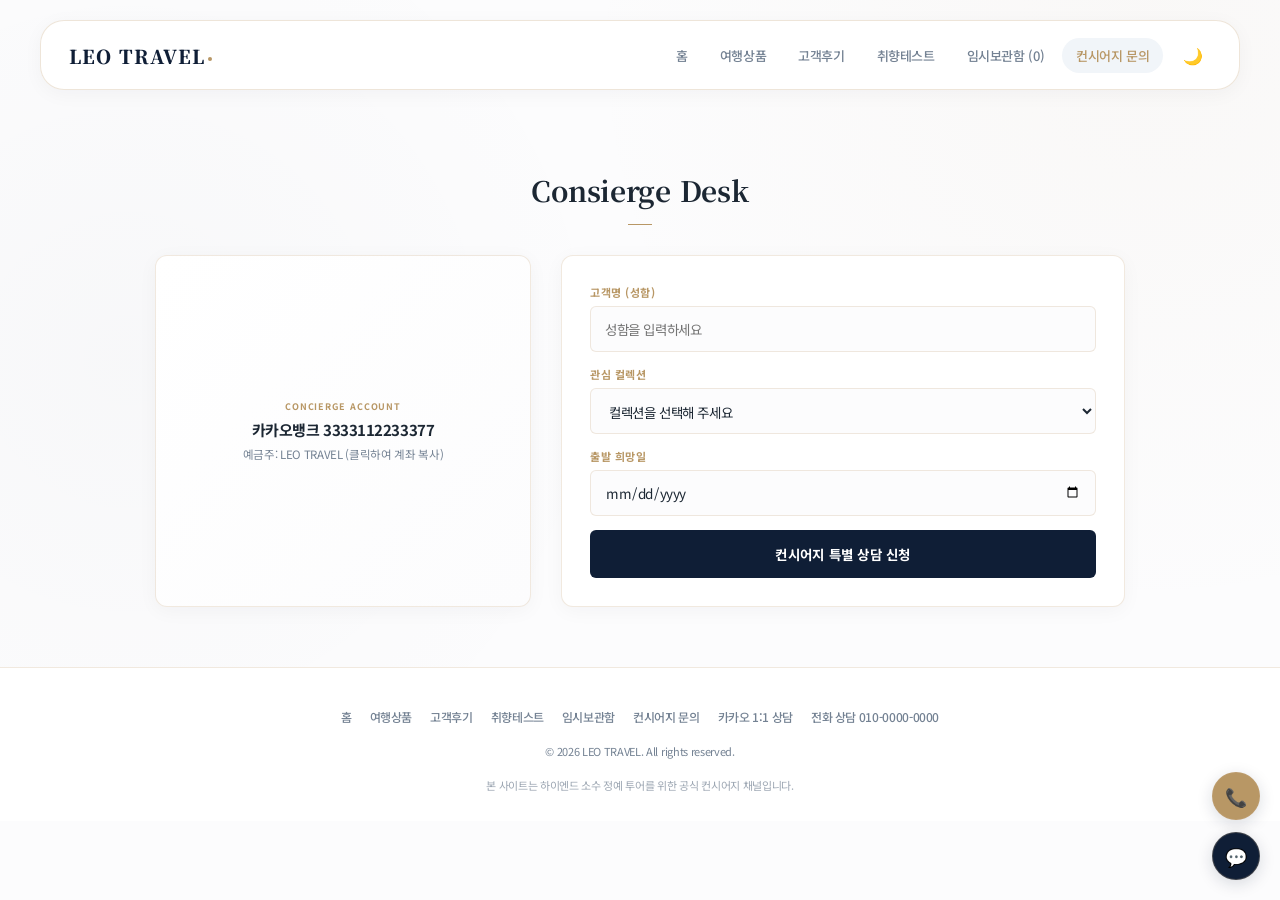
==== commit e0d40277: "여행 취향 테스트 기능 추가" ====
--- a/contact.html
+++ b/contact.html
@@ -26,6 +26,7 @@
         <li><a href="index.html">홈</a></li>
         <li><a href="products.html">여행상품</a></li>
         <li><a href="reviews.html">고객후기</a></li>
+        <li><a href="quiz.html">취향테스트</a></li>
         <li class="wish-trigger" onclick="toggleWishlistDrawer()">임시보관함 (<span id="wish-count">0</span>)</li>
         <li><a href="contact.html" class="active" aria-current="page">컨시어지 문의</a></li>
     </ul>
@@ -87,6 +88,7 @@
         <a href="index.html">홈</a>
         <a href="products.html">여행상품</a>
         <a href="reviews.html">고객후기</a>
+        <a href="quiz.html">취향테스트</a>
         <a onclick="toggleWishlistDrawer()">임시보관함</a>
         <a href="contact.html">컨시어지 문의</a>
         <a href="https://open.kakao.com/o/sV2ts7Di" target="_blank">카카오 1:1 상담</a>
--- a/style.css
+++ b/style.css
@@ -1046,6 +1046,208 @@
     border-color: #fff;
 }
 
+/* ✨ 여행 취향 테스트 */
+.quiz-intro-text {
+    max-width: 600px;
+    margin: -10px auto 30px auto;
+    padding: 0 15px;
+    text-align: center;
+    color: var(--text-muted);
+    font-size: 13px;
+}
+
+.quiz-container {
+    max-width: 560px;
+    margin: 0 auto 80px auto;
+    padding: 0 15px;
+}
+
+.quiz-screen {
+    background: var(--card-bg);
+    border: 1px solid var(--border-light);
+    border-radius: 20px;
+    padding: 40px 28px;
+    box-shadow: var(--shadow-sm);
+    text-align: center;
+}
+
+.quiz-start-icon {
+    font-size: 28px;
+    color: var(--gold-main);
+    margin-bottom: 16px;
+}
+.quiz-start h4 {
+    font-family: 'Noto Serif KR', serif;
+    font-size: 19px;
+    color: var(--text-main);
+    margin-bottom: 12px;
+}
+.quiz-start p {
+    font-size: 13px;
+    color: var(--text-muted);
+    line-height: 1.7;
+    margin-bottom: 28px;
+}
+.quiz-start-btn {
+    background-color: var(--gold-main);
+    color: #fff;
+    border: none;
+    padding: 14px 36px;
+    border-radius: 99px;
+    font-size: 13.5px;
+    font-weight: 700;
+    cursor: pointer;
+    letter-spacing: 0.02em;
+    box-shadow: 0 4px 15px rgba(184, 151, 101, 0.2);
+    transition: all 0.3s;
+}
+.quiz-start-btn:hover { background-color: #a48253; transform: translateY(-2px); }
+
+.quiz-question { text-align: left; }
+.quiz-progress {
+    width: 100%;
+    height: 3px;
+    background: var(--border-light);
+    border-radius: 99px;
+    overflow: hidden;
+    margin-bottom: 16px;
+}
+.quiz-progress-bar {
+    height: 100%;
+    background: var(--gold-main);
+    width: 0%;
+    transition: width 0.4s cubic-bezier(0.16, 1, 0.3, 1);
+}
+.quiz-step-label {
+    display: block;
+    font-size: 10.5px;
+    font-weight: 700;
+    letter-spacing: 0.1em;
+    color: var(--gold-main);
+    margin-bottom: 10px;
+}
+.quiz-question h4 {
+    font-family: 'Noto Serif KR', serif;
+    font-size: 17px;
+    color: var(--text-main);
+    margin-bottom: 22px;
+    line-height: 1.5;
+}
+.quiz-options {
+    display: flex;
+    flex-direction: column;
+    gap: 10px;
+}
+.quiz-option-btn {
+    text-align: left;
+    background: var(--bg-main);
+    border: 1px solid var(--border-light);
+    color: var(--text-main);
+    padding: 15px 18px;
+    border-radius: 10px;
+    font-size: 13.5px;
+    cursor: pointer;
+    transition: all 0.25s cubic-bezier(0.25, 1, 0.5, 1);
+}
+.quiz-option-btn:hover {
+    border-color: var(--gold-main);
+    background: var(--primary-light);
+    transform: translateX(4px);
+}
+
+.quiz-result-label {
+    display: block;
+    font-size: 10.5px;
+    font-weight: 700;
+    letter-spacing: 0.15em;
+    color: var(--gold-main);
+    margin-bottom: 10px;
+}
+.quiz-result h4 {
+    font-family: 'Noto Serif KR', serif;
+    font-size: 22px;
+    color: var(--text-main);
+    margin-bottom: 12px;
+}
+.quiz-result > p {
+    font-size: 13px;
+    color: var(--text-muted);
+    line-height: 1.7;
+    margin-bottom: 24px;
+}
+
+.quiz-result-card {
+    display: flex;
+    align-items: center;
+    gap: 14px;
+    text-align: left;
+    background: var(--bg-main);
+    border: 1px solid var(--border-light);
+    border-radius: 14px;
+    padding: 14px;
+    margin-bottom: 24px;
+}
+.quiz-result-card img {
+    width: 76px;
+    height: 76px;
+    object-fit: cover;
+    border-radius: 10px;
+    flex-shrink: 0;
+}
+.quiz-result-card-body span {
+    display: block;
+    font-size: 9.5px;
+    font-weight: 700;
+    color: var(--gold-main);
+    letter-spacing: 0.05em;
+    margin-bottom: 4px;
+}
+.quiz-result-card-body h5 {
+    font-family: 'Noto Serif KR', serif;
+    font-size: 14px;
+    color: var(--text-main);
+    margin-bottom: 4px;
+}
+.quiz-result-card-body p {
+    font-size: 13px;
+    font-weight: 700;
+    color: var(--gold-main);
+}
+
+.quiz-result-actions {
+    display: flex;
+    flex-direction: column;
+    gap: 10px;
+}
+.quiz-view-btn, .quiz-share-btn {
+    padding: 14px;
+    border-radius: 8px;
+    font-size: 13.5px;
+    font-weight: 700;
+    cursor: pointer;
+    border: none;
+}
+.quiz-view-btn {
+    background-color: var(--primary);
+    color: #fff;
+}
+.quiz-view-btn:hover { background-color: var(--gold-main); color: var(--primary); }
+.quiz-share-btn {
+    background: var(--card-bg);
+    border: 1px solid var(--border-light);
+    color: var(--text-main);
+}
+.quiz-share-btn:hover { border-color: var(--gold-main); color: var(--gold-main); }
+.quiz-retry-btn {
+    background: none;
+    border: none;
+    color: var(--text-muted);
+    font-size: 12px;
+    cursor: pointer;
+    text-decoration: underline;
+    padding: 6px;
+}
+
 /* 컨시어지 폼 */
 .contact-section-wrapper {
     max-width: 1000px;
